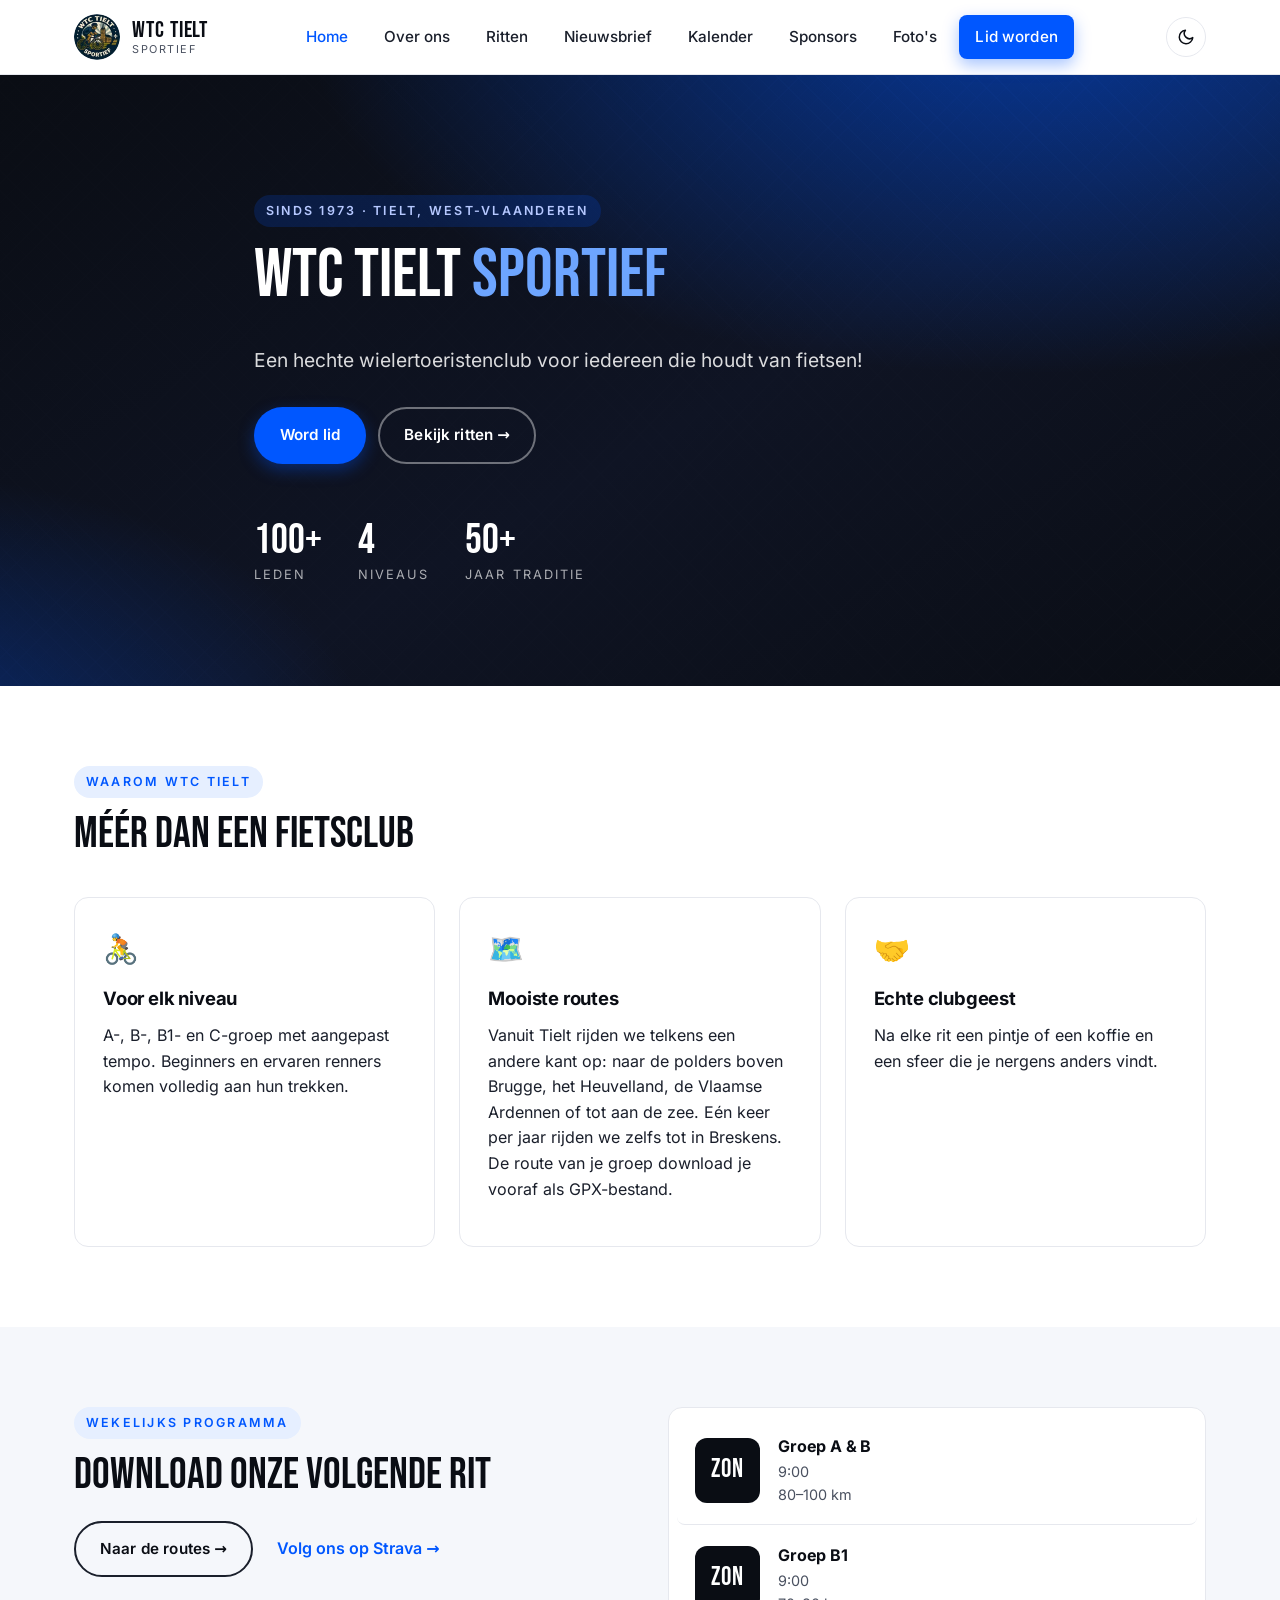
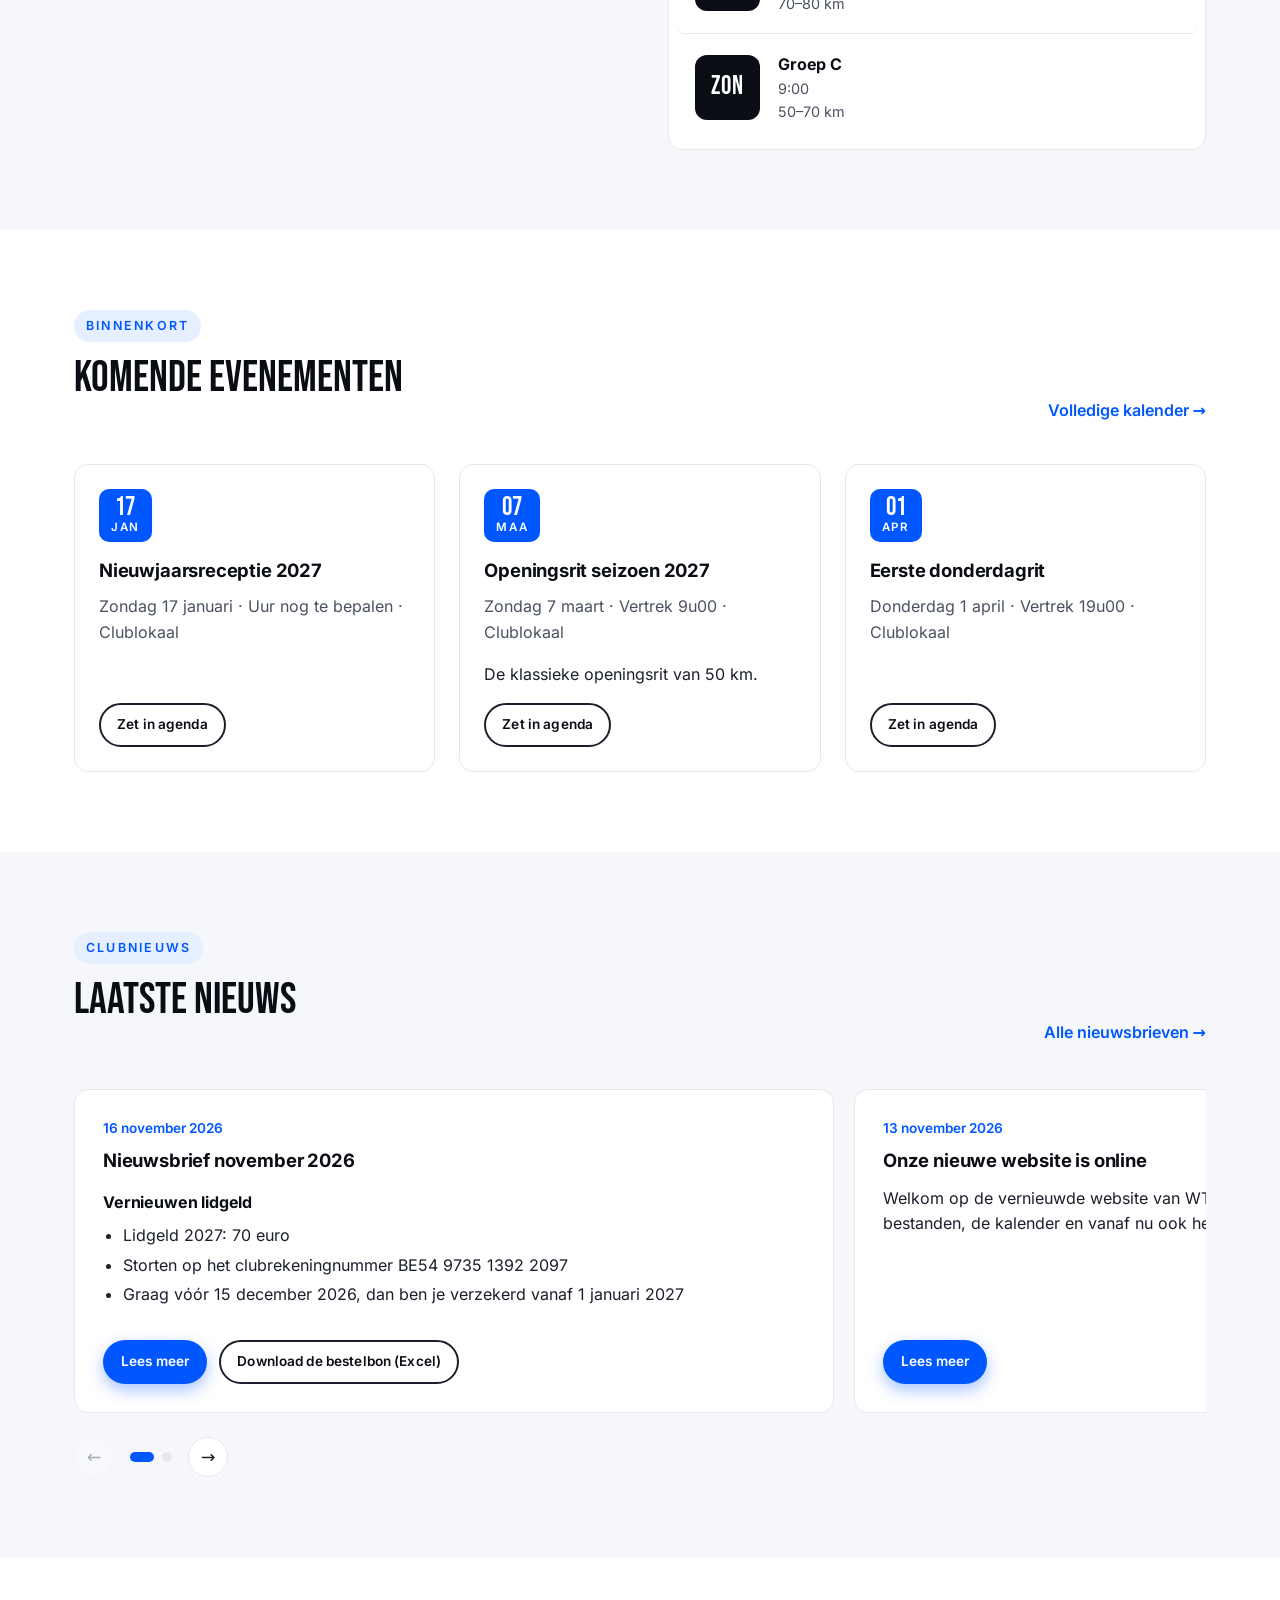
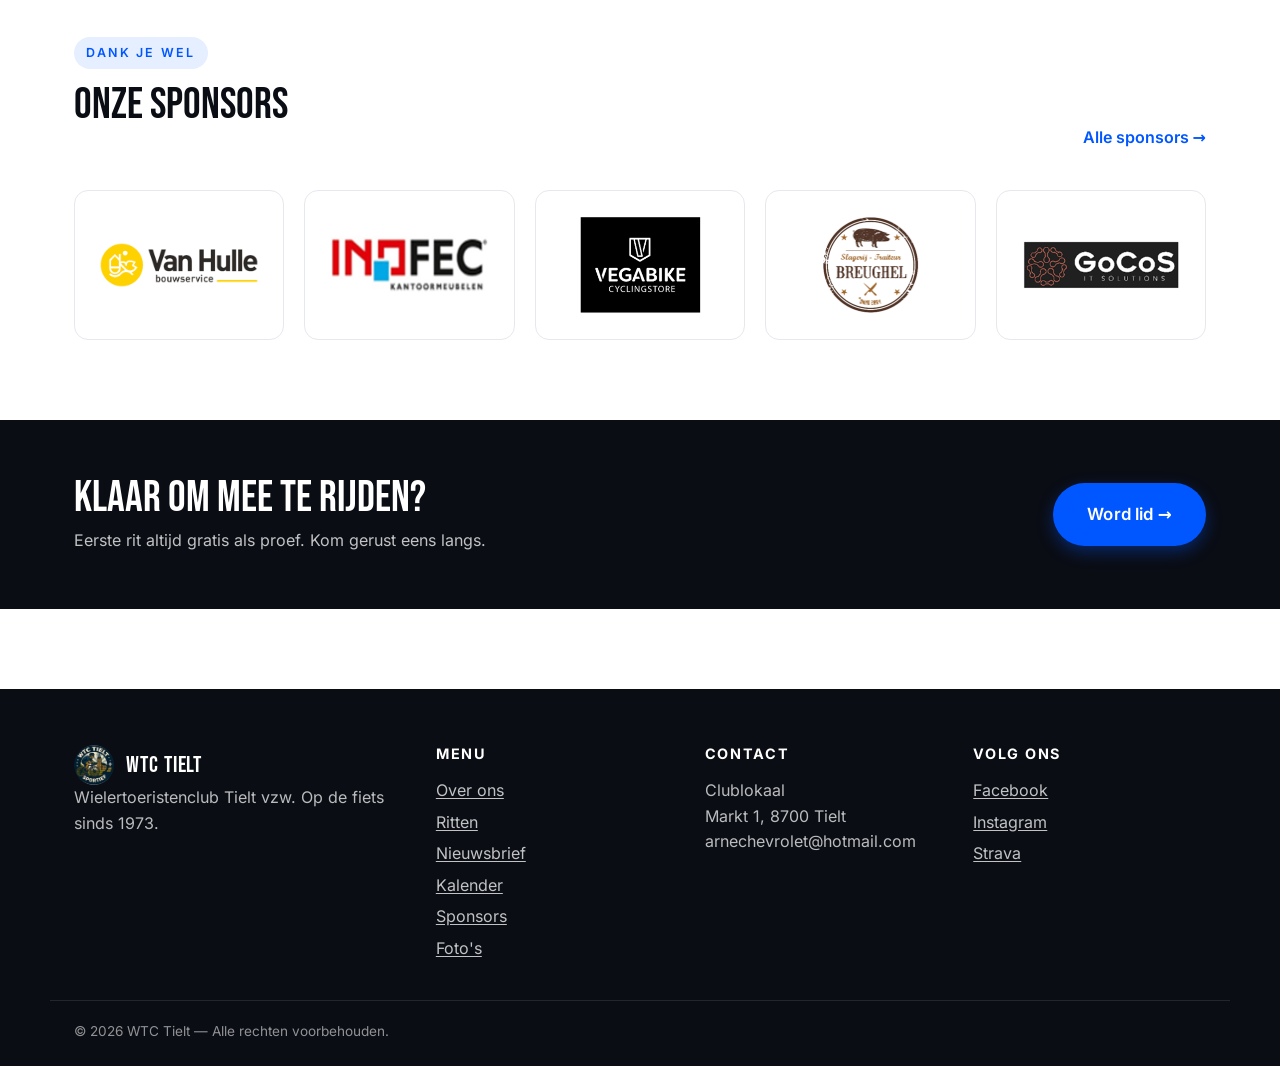
==== index.html @ adc53a4f "Verbeteringen na doorlichting: leesbaarheid, snelheid, privacy, vindbaarheid - Knop 'Lid worden' en " ====
<!DOCTYPE html>
<html lang="nl">
<head>
  <meta charset="UTF-8" />
  <meta name="viewport" content="width=device-width, initial-scale=1.0" />
  <meta name="description" content="WTC Tielt — Wielertoeristenclub uit Tielt. Wekelijkse ritten, evenementen en een hechte fietsfamilie." />
  <title>WTC Tielt — Wielertoeristenclub</title>
  <link rel="preload" href="fonts/inter-latin-400-normal.woff2" as="font" type="font/woff2" crossorigin />
  <link rel="preload" href="fonts/bebas-neue-latin-400-normal.woff2" as="font" type="font/woff2" crossorigin />
  <link rel="icon" href="favicon.ico" sizes="any" />
  <link rel="icon" type="image/png" href="favicon-32.png" sizes="32x32" />
  <link rel="apple-touch-icon" href="apple-touch-icon.png" />
  <meta name="theme-color" content="#0a0d14" />
  <link rel="canonical" href="https://pjserlet.github.io/wtctielt/" />
  <meta property="og:type" content="website" />
  <meta property="og:site_name" content="WTC Tielt Sportief" />
  <meta property="og:locale" content="nl_BE" />
  <meta property="og:title" content="WTC Tielt — Wielertoeristenclub" />
  <meta property="og:description" content="WTC Tielt — Wielertoeristenclub uit Tielt. Wekelijkse ritten, evenementen en een hechte fietsfamilie." />
  <meta property="og:url" content="https://pjserlet.github.io/wtctielt/" />
  <meta property="og:image" content="https://pjserlet.github.io/wtctielt/og-image.png" />
  <meta property="og:image:width" content="1200" />
  <meta property="og:image:height" content="630" />
  <meta name="twitter:card" content="summary_large_image" />
  <script>(function(){try{var t=localStorage.getItem('wtc-theme');}catch(e){}if(!t){t=window.matchMedia&&matchMedia('(prefers-color-scheme: dark)').matches?'dark':'light';}document.documentElement.setAttribute('data-theme',t);})();</script>
  <link rel="stylesheet" href="styles.css?v=20261116b" />
</head>
<body>
  <header class="site-header">
    <div class="container nav-wrap">
      <a class="brand" href="index.html">
        <span class="brand-mark"><img src="club-logo-sm.webp" alt="" width="46" height="46" /></span>
        <span class="brand-text">
          <span class="brand-name">WTC Tielt</span>
          <span class="brand-tag">Sportief</span>
        </span>
      </a>
      <button class="nav-toggle" aria-label="Open menu" aria-expanded="false" aria-controls="primary-nav">
        <span></span><span></span><span></span>
      </button>
      <nav id="primary-nav" class="primary-nav" aria-label="Hoofdmenu">
        <a href="index.html" class="active">Home</a>
        <a href="about.html">Over ons</a>
        <a href="rides.html">Ritten</a>
        <a href="newsletter.html">Nieuwsbrief</a>
        <a href="events.html">Kalender</a>
        <a href="sponsors.html">Sponsors</a>
        <a href="gallery.html">Foto's</a>
        <a href="contact.html" class="btn btn-primary btn-sm">Lid worden</a>
      </nav>
      <button type="button" class="theme-toggle" aria-label="Donker thema aanzetten" title="Licht / donker">
        <svg class="icon-moon" viewBox="0 0 24 24" fill="none" stroke="currentColor" stroke-width="2" stroke-linecap="round" stroke-linejoin="round" aria-hidden="true"><path d="M21 12.8A9 9 0 1 1 11.2 3a7 7 0 0 0 9.8 9.8z"/></svg>
        <svg class="icon-sun" viewBox="0 0 24 24" fill="none" stroke="currentColor" stroke-width="2" stroke-linecap="round" stroke-linejoin="round" aria-hidden="true"><circle cx="12" cy="12" r="4.5"/><path d="M12 2v2M12 20v2M4.9 4.9l1.4 1.4M17.7 17.7l1.4 1.4M2 12h2M20 12h2M4.9 19.1l1.4-1.4M17.7 6.3l1.4-1.4"/></svg>
      </button>
    </div>
  </header>

  <main>
    <section class="hero">
      <div class="hero-bg" aria-hidden="true"></div>
      <div class="container hero-inner">
        <p class="eyebrow">Sinds 1973 · Tielt, West-Vlaanderen</p>
        <h1>WTC TIELT <span class="accent">SPORTIEF</span></h1>
        <p class="lead">Een hechte wielertoeristenclub voor iedereen die houdt van fietsen!</p>
        <div class="hero-cta">
          <a href="contact.html" class="btn btn-primary">Word lid</a>
          <a href="rides.html" class="btn btn-ghost">Bekijk ritten →</a>
        </div>
        <ul class="hero-stats" role="list">
          <li><span class="stat-num">100+</span><span class="stat-label">Leden</span></li>
          <li><span class="stat-num">4</span><span class="stat-label">Niveaus</span></li>
          <li><span class="stat-num">50+</span><span class="stat-label">Jaar traditie</span></li>
        </ul>
      </div>
    </section>

    <section class="section">
      <div class="container">
        <div class="section-head">
          <p class="eyebrow">Waarom WTC Tielt</p>
          <h2>Méér dan een fietsclub</h2>
        </div>
        <div class="grid grid-3">
          <article class="card">
            <div class="card-icon" aria-hidden="true">🚴</div>
            <h3>Voor elk niveau</h3>
            <p>A-, B-, B1- en C-groep met aangepast tempo. Beginners en ervaren renners komen volledig aan hun trekken.</p>
          </article>
          <article class="card">
            <div class="card-icon" aria-hidden="true">🗺️</div>
            <h3>Mooiste routes</h3>
            <p>Vanuit Tielt rijden we telkens een andere kant op: naar de polders boven Brugge, het Heuvelland, de Vlaamse Ardennen of tot aan de zee. Eén keer per jaar rijden we zelfs tot in Breskens. De route van je groep download je vooraf als GPX-bestand.</p>
          </article>
          <article class="card">
            <div class="card-icon" aria-hidden="true">🤝</div>
            <h3>Echte clubgeest</h3>
            <p>Na elke rit een pintje of een koffie en een sfeer die je nergens anders vindt.</p>
          </article>
        </div>
      </div>
    </section>

    <section class="section section-alt">
      <div class="container two-col">
        <div>
          <p class="eyebrow">Wekelijks programma</p>
          <h2>Download onze volgende rit</h2>
          <div class="ride-actions">
            <a href="rides.html#routes" class="btn btn-outline">Naar de routes →</a>
            <a href="https://www.strava.com/clubs/tieltsportief" target="_blank" rel="noopener" class="link-arrow">Volg ons op Strava →</a>
          </div>
          <div class="weather-card" id="weather" hidden></div>
        </div>
        <div class="ride-list">
          <div class="ride-row">
            <div class="ride-day">ZON</div>
            <div class="ride-meta">
              <h3>Groep A &amp; B</h3>
              <p>9:00<br/>80–100 km</p>
            </div>
          </div>
          <div class="ride-row">
            <div class="ride-day">ZON</div>
            <div class="ride-meta">
              <h3>Groep B1</h3>
              <p>9:00<br/>70–80 km</p>
            </div>
          </div>
          <div class="ride-row">
            <div class="ride-day">ZON</div>
            <div class="ride-meta">
              <h3>Groep C</h3>
              <p>9:00<br/>50–70 km</p>
            </div>
          </div>
        </div>
      </div>
    </section>

    <section class="section">
      <div class="container">
        <div class="section-head between">
          <div>
            <p class="eyebrow">Binnenkort</p>
            <h2>Komende evenementen</h2>
          </div>
          <a href="events.html" class="link-arrow">Volledige kalender →</a>
        </div>
        <div class="grid grid-3" id="events-preview"></div>
      </div>
    </section>

    <section class="section section-alt">
      <div class="container">
        <div class="section-head between">
          <div>
            <p class="eyebrow">Clubnieuws</p>
            <h2>Laatste nieuws</h2>
          </div>
          <a href="newsletter.html" class="link-arrow">Alle nieuwsbrieven →</a>
        </div>
        <div id="news-latest"></div>
      </div>
    </section>

    <section class="section">
      <div class="container">
        <div class="section-head between">
          <div>
            <p class="eyebrow">Dank je wel</p>
            <h2>Onze sponsors</h2>
          </div>
          <a href="sponsors.html" class="link-arrow">Alle sponsors →</a>
        </div>
        <div class="sponsor-grid" id="sponsors-preview"></div>
      </div>
    </section>

    <section class="cta-banner">
      <div class="container cta-inner">
        <div>
          <h2>Klaar om mee te rijden?</h2>
          <p>Eerste rit altijd gratis als proef. Kom gerust eens langs.</p>
        </div>
        <a href="contact.html" class="btn btn-primary btn-lg">Word lid →</a>
      </div>
    </section>
  </main>

  <footer class="site-footer">
    <div class="container footer-grid">
      <div>
        <div class="brand brand-footer">
          <span class="brand-mark"><img src="club-logo-sm.webp" alt="" width="46" height="46" /></span>
          <span class="brand-text"><span class="brand-name">WTC Tielt</span></span>
        </div>
        <p class="muted">Wielertoeristenclub Tielt vzw. Op de fiets sinds 1973.</p>
      </div>
      <div>
        <h2 class="footer-title">Menu</h2>
        <ul class="footer-links">
          <li><a href="about.html">Over ons</a></li>
          <li><a href="rides.html">Ritten</a></li>
          <li><a href="newsletter.html">Nieuwsbrief</a></li>
          <li><a href="events.html">Kalender</a></li><li><a href="sponsors.html">Sponsors</a></li>
          <li><a href="gallery.html">Foto's</a></li>
        </ul>
      </div>
      <div>
        <h2 class="footer-title">Contact</h2>
        <p class="muted">Clublokaal<br/>Markt 1, 8700 Tielt<br/>arnechevrolet@hotmail.com</p>
      </div>
      <div>
        <h2 class="footer-title">Volg ons</h2>
        <ul class="footer-links">
          <li><a href="https://facebook.com/wtc.tielt" target="_blank" rel="noopener">Facebook</a></li>
          <li><a href="#">Instagram</a></li>
          <li><a href="https://www.strava.com/clubs/tieltsportief" target="_blank" rel="noopener">Strava</a></li>
        </ul>
      </div>
    </div>
    <div class="container footer-bottom">
      <p>© <span id="year"></span> WTC Tielt — Alle rechten voorbehouden.</p>
    </div>
  </footer>

  <script src="events.js?v=20261116b"></script>
  <script src="newsletter.js?v=20261116b"></script>
  <script src="sponsors.js?v=20261116b"></script>
  <script src="script.js?v=20261116b"></script>
</body>
</html>
---- styles.css ----
/* =========================================================
   WTC Tielt — modern sporty stylesheet
   Palette: black / white / electric blue
   ========================================================= */

/* Lettertypes staan op de site zelf (geen Google Fonts: privacy) */
@font-face { font-family: "Inter"; font-style: normal; font-weight: 400; font-display: swap; src: url("fonts/inter-latin-400-normal.woff2") format("woff2"); }
@font-face { font-family: "Inter"; font-style: normal; font-weight: 500; font-display: swap; src: url("fonts/inter-latin-500-normal.woff2") format("woff2"); }
@font-face { font-family: "Inter"; font-style: normal; font-weight: 600; font-display: swap; src: url("fonts/inter-latin-600-normal.woff2") format("woff2"); }
@font-face { font-family: "Inter"; font-style: normal; font-weight: 700; font-display: swap; src: url("fonts/inter-latin-700-normal.woff2") format("woff2"); }
@font-face { font-family: "Bebas Neue"; font-style: normal; font-weight: 400; font-display: swap; src: url("fonts/bebas-neue-latin-400-normal.woff2") format("woff2"); }

:root {
  --blue: #0057ff;
  --blue-600: #0047d6;
  --blue-100: #e6efff;
  --black: #0a0d14;
  --ink: #1a1f2b;
  --ink-2: #4a5160;
  --line: #e6e8ee;
  --bg: #ffffff;
  --bg-alt: #f5f7fb;
  --surface: #ffffff;
  --heading: #0a0d14;
  --header-bg: rgba(255, 255, 255, .92);
  --btn-bg: #0057ff;
  --btn-bg-hover: #0047d6;
  --shadow-sm: 0 1px 2px rgba(10, 13, 20, 0.06), 0 1px 3px rgba(10, 13, 20, 0.04);
  --shadow-md: 0 8px 24px rgba(10, 13, 20, 0.08);
  --shadow-lg: 0 24px 48px rgba(10, 13, 20, 0.18);
  --radius: 14px;
  --radius-sm: 8px;
  --radius-lg: 22px;
  --container: 1180px;
  --display: "Bebas Neue", "Inter", system-ui, sans-serif;
  --body: "Inter", system-ui, -apple-system, "Segoe UI", Roboto, sans-serif;
}

* { box-sizing: border-box; }

html { scroll-behavior: smooth; }

body {
  margin: 0;
  font-family: var(--body);
  color: var(--ink);
  background: var(--bg);
  line-height: 1.6;
  -webkit-font-smoothing: antialiased;
}

img { max-width: 100%; display: block; }

a { color: var(--blue); text-decoration: none; transition: color .15s ease; }
a:hover { color: var(--blue-600); }

h1, h2, h3, h4 {
  margin: 0 0 .5em;
  color: var(--heading);
  font-weight: 700;
  letter-spacing: -0.01em;
}
h1 { font-family: var(--display); font-weight: 400; font-size: clamp(2.4rem, 5.4vw, 4.5rem); line-height: 1; letter-spacing: 0; }
h2 { font-family: var(--display); font-weight: 400; font-size: clamp(1.8rem, 3.4vw, 2.8rem); line-height: 1.05; letter-spacing: 0; }
h3 { font-size: 1.15rem; }
h4 { font-size: 1rem; }

p { margin: 0 0 1em; }

.container { max-width: var(--container); margin: 0 auto; padding: 0 24px; }

/* ===========  Buttons  =========== */
.btn {
  display: inline-flex;
  align-items: center;
  justify-content: center;
  gap: .5rem;
  padding: 14px 24px;
  border-radius: 999px;
  font-weight: 600;
  font-size: 0.95rem;
  letter-spacing: .01em;
  border: 2px solid transparent;
  cursor: pointer;
  transition: transform .12s ease, box-shadow .15s ease, background .15s ease, color .15s ease;
  white-space: nowrap;
}
.btn-primary, .primary-nav a.btn-primary { background: var(--btn-bg); color: #fff; box-shadow: 0 6px 16px rgba(0, 87, 255, .35); }
.btn-primary:hover, .primary-nav a.btn-primary:hover { background: var(--btn-bg-hover); color: #fff; transform: translateY(-1px); box-shadow: 0 10px 22px rgba(0, 87, 255, .42); }
.btn-ghost { background: transparent; color: #fff; border-color: rgba(255,255,255,.4); }
.btn-ghost:hover { background: rgba(255,255,255,.08); color: #fff; border-color: #fff; }
.btn-outline { background: transparent; color: var(--heading); border-color: var(--ink); }
.btn-outline:hover { background: var(--heading); color: var(--bg); }
.btn-sm { padding: 9px 16px; font-size: .85rem; }
.btn-lg { padding: 16px 32px; font-size: 1.05rem; }

/* ===========  Header / Nav  =========== */
.site-header {
  position: sticky;
  top: 0;
  background: var(--header-bg);
  backdrop-filter: saturate(140%) blur(12px);
  -webkit-backdrop-filter: saturate(140%) blur(12px);
  border-bottom: 1px solid var(--line);
  z-index: 50;
}
.nav-wrap {
  display: flex;
  align-items: center;
  justify-content: space-between;
  gap: 16px;
  padding: 14px 24px;
  max-width: var(--container);
  margin: 0 auto;
}
.brand { display: flex; align-items: center; gap: 12px; color: var(--heading); }
.brand-mark { color: var(--blue); display: inline-flex; }
.brand-text { display: flex; flex-direction: column; line-height: 1; }
.brand-name { font-family: var(--display); font-size: 1.45rem; letter-spacing: .04em; }
.brand-tag { font-size: .68rem; color: var(--ink-2); text-transform: uppercase; letter-spacing: .14em; margin-top: 2px; }

.primary-nav {
  display: flex;
  align-items: center;
  gap: 8px;
}
.primary-nav a {
  padding: 8px 14px;
  border-radius: 8px;
  color: var(--ink);
  font-weight: 500;
  font-size: .95rem;
}
.primary-nav a:hover { color: var(--heading); background: var(--bg-alt); }
.primary-nav a.active:not(.btn) { color: var(--blue); }
.primary-nav a.active:not(.btn)::after { display: none; }

.nav-toggle {
  display: none;
  background: transparent;
  border: 0;
  width: 40px;
  height: 40px;
  cursor: pointer;
  padding: 0;
  border-radius: 8px;
}
.nav-toggle span {
  display: block;
  width: 22px;
  height: 2px;
  background: var(--heading);
  margin: 5px auto;
  border-radius: 2px;
  transition: transform .2s ease, opacity .2s ease;
}
.nav-toggle[aria-expanded="true"] span:nth-child(1) { transform: translateY(7px) rotate(45deg); }
.nav-toggle[aria-expanded="true"] span:nth-child(2) { opacity: 0; }
.nav-toggle[aria-expanded="true"] span:nth-child(3) { transform: translateY(-7px) rotate(-45deg); }

/* ===========  Hero  =========== */
.hero {
  position: relative;
  color: #fff;
  padding: 120px 0 100px;
  overflow: hidden;
  isolation: isolate;
}
.hero-bg {
  position: absolute;
  inset: 0;
  z-index: -1;
  background:
    radial-gradient(1200px 600px at 80% -10%, rgba(0, 87, 255, .55), transparent 60%),
    radial-gradient(900px 500px at -10% 110%, rgba(0, 87, 255, .35), transparent 55%),
    linear-gradient(150deg, #0a0d14 0%, #0f1424 55%, #0a0d14 100%);
}
.hero-bg::after {
  content: "";
  position: absolute; inset: 0;
  background-image:
    repeating-linear-gradient(45deg, rgba(255,255,255,.03) 0 1px, transparent 1px 14px),
    repeating-linear-gradient(-45deg, rgba(255,255,255,.025) 0 1px, transparent 1px 14px);
  mix-blend-mode: overlay;
}
.hero-inner { position: relative; max-width: 820px; }
.hero h1 { color: #fff; }
.hero .lead { font-size: 1.2rem; color: rgba(255,255,255,.85); max-width: 640px; margin-top: 1.2rem; }
.hero-cta { display: flex; flex-wrap: wrap; gap: 12px; margin-top: 32px; }

.eyebrow {
  display: inline-block;
  font-size: .78rem;
  font-weight: 600;
  letter-spacing: .18em;
  text-transform: uppercase;
  color: var(--blue);
  margin: 0 0 14px;
  padding: 6px 12px;
  background: var(--blue-100);
  border-radius: 999px;
}
.hero .eyebrow { color: #b6c8ff; background: rgba(0, 87, 255, .18); }

.accent { color: var(--blue); }
.hero .accent { color: #6da5ff; }

.hero-stats {
  display: flex;
  gap: 36px;
  list-style: none;
  padding: 0;
  margin: 56px 0 0;
  flex-wrap: wrap;
}
.hero-stats li { display: flex; flex-direction: column; gap: 4px; }
.stat-num { font-family: var(--display); font-size: 2.6rem; line-height: 1; color: #fff; }
.stat-label { font-size: .8rem; color: rgba(255,255,255,.65); text-transform: uppercase; letter-spacing: .16em; }

/* ===========  Page hero (inner pages)  =========== */
.page-hero {
  background: linear-gradient(180deg, var(--bg-alt) 0%, var(--bg) 100%);
  padding: 80px 0 56px;
  border-bottom: 1px solid var(--line);
}
.page-hero h1 { max-width: 16ch; }
.page-hero .lead { font-size: 1.15rem; color: var(--ink-2); max-width: 640px; }

/* ===========  Sections  =========== */
.section { padding: 80px 0; }
.section-alt { background: var(--bg-alt); }

.section-head { margin-bottom: 40px; max-width: 720px; }
.section-head.between { display: flex; align-items: end; justify-content: space-between; gap: 24px; max-width: none; flex-wrap: wrap; }
.lead { font-size: 1.1rem; color: var(--ink-2); }

/* ===========  Grid  =========== */
.grid { display: grid; gap: 24px; }
.grid-3 { grid-template-columns: repeat(3, 1fr); }
.grid-4 { grid-template-columns: repeat(4, 1fr); }

.two-col {
  display: grid;
  grid-template-columns: 1fr 1fr;
  gap: 56px;
  align-items: start;
}

/* ===========  Card  =========== */
.card {
  background: var(--surface);
  border: 1px solid var(--line);
  border-radius: var(--radius);
  padding: 28px;
  transition: transform .15s ease, box-shadow .15s ease, border-color .15s ease;
}
.card:hover { transform: translateY(-3px); box-shadow: var(--shadow-md); border-color: transparent; }
.card-icon { font-size: 1.8rem; margin-bottom: 12px; }

/* ===========  Ride preview list (home) =========== */
.ride-list {
  background: var(--surface);
  border: 1px solid var(--line);
  border-radius: var(--radius);
  padding: 8px;
}
.ride-row {
  display: flex;
  align-items: center;
  gap: 18px;
  padding: 18px;
  border-radius: var(--radius-sm);
  border-bottom: 1px solid var(--line);
}
.ride-row:last-child { border-bottom: 0; }
.ride-day {
  font-family: var(--display);
  font-size: 1.6rem;
  background: var(--black);
  color: #fff;
  padding: 12px 16px;
  border-radius: 12px;
  letter-spacing: .04em;
  min-width: 64px;
  text-align: center;
}
.ride-meta h3 { margin: 0; font-size: 1rem; }
.ride-meta p { margin: 0; color: var(--ink-2); font-size: .9rem; }

/* ===========  Events =========== */
.event-card {
  background: var(--surface);
  border: 1px solid var(--line);
  border-radius: var(--radius);
  padding: 24px;
  transition: transform .15s ease, box-shadow .15s ease;
}
.event-card:hover { transform: translateY(-3px); box-shadow: var(--shadow-md); }
.event-date {
  display: inline-flex;
  flex-direction: column;
  align-items: center;
  background: var(--btn-bg);
  color: #fff;
  padding: 6px 12px 8px;
  border-radius: 10px;
  font-weight: 600;
  font-size: .72rem;
  letter-spacing: .14em;
  text-transform: uppercase;
  line-height: 1;
  margin-bottom: 14px;
}
.event-date span {
  font-family: var(--display);
  font-size: 1.6rem;
  letter-spacing: 0;
  font-weight: 400;
  line-height: 1;
  margin-bottom: 2px;
}
.event-date.big { padding: 10px 16px 12px; min-width: 72px; }
.event-date.big span { font-size: 2rem; }

.event-list { display: flex; flex-direction: column; gap: 12px; }
.event-row {
  display: grid;
  grid-template-columns: auto 1fr auto;
  gap: 24px;
  align-items: center;
  padding: 22px 26px;
  background: var(--surface);
  border: 1px solid var(--line);
  border-radius: var(--radius);
  transition: border-color .15s ease, box-shadow .15s ease, transform .15s ease;
}
.event-row:hover { border-color: var(--blue); box-shadow: var(--shadow-md); transform: translateX(4px); }
.event-body h3 { margin-bottom: 4px; }
.event-body p { margin: 0; }
.event-body p.muted { font-size: .85rem; margin-bottom: 4px; }
.event-ics { margin-top: 12px; }
.event-card { display: flex; flex-direction: column; align-items: flex-start; }
.event-card .event-ics { margin-top: auto; }
.event-card p:last-of-type { margin-bottom: 16px; }

.badge {
  font-size: .72rem;
  font-weight: 600;
  text-transform: uppercase;
  letter-spacing: .12em;
  padding: 6px 12px;
  border-radius: 999px;
}
.badge-blue { background: var(--blue-100); color: var(--blue-600); }
.badge-yellow { background: #fff5d6; color: #92670d; }
.badge-green { background: #def7e7; color: #1a6e3b; }

/* ===========  CTA banner =========== */
.cta-banner {
  background: var(--black);
  color: #fff;
  padding: 56px 0;
  margin-top: 0;
}
.cta-inner {
  display: flex;
  justify-content: space-between;
  align-items: center;
  gap: 24px;
  flex-wrap: wrap;
}
.cta-inner h2 { color: #fff; margin: 0 0 6px; }
.cta-inner p { margin: 0; color: rgba(255,255,255,.75); }

/* ===========  About: members =========== */
.member-card {
  background: var(--surface);
  border: 1px solid var(--line);
  border-radius: var(--radius);
  padding: 24px;
  text-align: center;
}
.member-card .role { color: var(--blue); font-size: .85rem; font-weight: 600; text-transform: uppercase; letter-spacing: .12em; margin: 0; }
.avatar {
  width: 80px; height: 80px;
  border-radius: 50%;
  margin: 0 auto 16px;
  display: grid;
  place-items: center;
  font-family: var(--display);
  font-size: 1.6rem;
  color: #fff;
  background: var(--black);
  letter-spacing: .04em;
}
.avatar-1 { background: linear-gradient(135deg, var(--blue), #6da5ff); }
.avatar-2 { background: linear-gradient(135deg, var(--black), #2a3247); }
.avatar-3 { background: linear-gradient(135deg, var(--blue-600), var(--blue)); }
.avatar-4 { background: linear-gradient(135deg, #1a1f2b, #4a5160); }
.board-cta { margin: 32px 0 0; max-width: 720px; }
.board-cta a { color: var(--blue); font-weight: 600; }

.check-list { list-style: none; padding: 0; margin: 0; }
.check-list li {
  position: relative;
  padding: 8px 0 8px 28px;
  border-bottom: 1px solid var(--line);
}
.check-list li:last-child { border-bottom: 0; }
.check-list li::before {
  content: "";
  position: absolute;
  left: 0; top: 14px;
  width: 16px; height: 16px;
  background: var(--blue-100);
  border-radius: 50%;
}
.check-list li::after {
  content: "";
  position: absolute;
  left: 4px; top: 17px;
  width: 8px; height: 4px;
  border-left: 2px solid var(--blue);
  border-bottom: 2px solid var(--blue);
  transform: rotate(-45deg);
}

/* ===========  Timeline =========== */
.timeline {
  list-style: none;
  margin: 0;
  padding: 0;
  position: relative;
}
.timeline::before {
  content: "";
  position: absolute;
  left: 88px; top: 8px; bottom: 8px;
  width: 2px;
  background: var(--line);
}
.timeline li {
  display: grid;
  grid-template-columns: 96px 1fr;
  gap: 24px;
  padding: 14px 0;
  position: relative;
}
.timeline li::before {
  content: "";
  position: absolute;
  left: 84px; top: 22px;
  width: 10px; height: 10px;
  background: var(--blue);
  border: 3px solid #fff;
  border-radius: 50%;
  box-shadow: 0 0 0 1px var(--blue);
}
.t-year {
  font-family: var(--display);
  font-size: 1.4rem;
  color: var(--ink-2);
  letter-spacing: .04em;
}
.timeline h3 { margin: 0 0 4px; font-size: 1rem; }
.timeline p { margin: 0; color: var(--ink-2); }

/* ===========  Rides page =========== */
.level-card {
  background: var(--surface);
  border: 1px solid var(--line);
  border-radius: var(--radius);
  padding: 28px;
  position: relative;
  overflow: hidden;
}
.level-card::before {
  content: "";
  position: absolute;
  top: 0; left: 0; right: 0;
  height: 4px;
  background: var(--blue);
}
.level-a::before { background: var(--blue); }
.level-b::before { background: var(--black); }
.level-b1::before { background: linear-gradient(90deg, var(--black), var(--blue)); }
.level-c::before { background: linear-gradient(90deg, var(--blue), var(--black)); }

.level-tag {
  display: inline-block;
  font-family: var(--display);
  font-size: 1.1rem;
  letter-spacing: .08em;
  background: var(--bg-alt);
  padding: 6px 14px;
  border-radius: 8px;
  margin-bottom: 16px;
}
.level-pace {
  font-family: var(--display);
  font-size: 1.8rem;
  color: var(--blue);
  margin: 8px 0 16px;
  letter-spacing: 0;
}
.route-group-list { display: flex; flex-direction: column; gap: 16px; }
.route-group-title { margin: 0 0 16px; }
.route-map { align-self: stretch; height: 180px; border-radius: var(--radius-sm); border: 1px solid var(--line); margin-bottom: 16px; z-index: 0; }
.route-map[hidden] { display: none; }
.route-card { display: flex; flex-direction: column; align-items: flex-start; }
.route-card .btn { margin-top: auto; }
.ride-tabs { display: flex; flex-wrap: wrap; gap: 10px; margin-bottom: 20px; }
.ride-tab { display: grid; justify-items: center; gap: 2px; min-width: 76px; padding: 10px 14px; border: 1.5px solid var(--line); border-radius: var(--radius-sm); background: var(--surface); color: var(--ink); font: inherit; cursor: pointer; transition: border-color .15s ease, background .15s ease, color .15s ease; }
.ride-tab:hover { border-color: var(--blue); }
.ride-tab.is-active { background: var(--btn-bg); border-color: var(--btn-bg); color: #fff; }
.ride-tab-day { font-size: .75rem; font-weight: 700; text-transform: uppercase; letter-spacing: .06em; }
.ride-tab-date { font-size: 1.15rem; font-weight: 800; }
.ride-date-title { margin: 0 0 20px; font-weight: 700; font-size: 1.05rem; color: var(--ink); }
.ride-extra-title { margin: 48px 0 16px; }
.level-distance { color: var(--ink-2); font-weight: 600; margin: 0; }

.schedule-table {
  background: var(--surface);
  border: 1px solid var(--line);
  border-radius: var(--radius);
  overflow: hidden;
}
.schedule-row {
  display: grid;
  grid-template-columns: repeat(4, 1fr);
  gap: 16px;
  padding: 16px 20px;
  border-bottom: 1px solid var(--line);
}
.schedule-row:last-child { border-bottom: 0; }
.schedule-row.schedule-head {
  background: var(--bg-alt);
  font-weight: 600;
  font-size: .8rem;
  text-transform: uppercase;
  letter-spacing: .12em;
  color: var(--ink-2);
}

/* ===========  Gallery =========== */
.gallery-grid {
  display: grid;
  grid-template-columns: repeat(4, 1fr);
  grid-auto-rows: 180px;
  gap: 16px;
}
.g-item {
  margin: 0;
  border-radius: var(--radius);
  overflow: hidden;
  position: relative;
  cursor: zoom-in;
  background: var(--bg-alt);
}
.g-tall { grid-row: span 2; }
.g-wide { grid-column: span 2; }
.g-img {
  width: 100%;
  height: 100%;
  background-size: cover;
  background-position: center;
  transition: transform .4s ease;
}
.g-item:hover .g-img { transform: scale(1.04); }
.g-item figcaption {
  position: absolute;
  left: 12px; right: 12px; bottom: 12px;
  background: rgba(10, 13, 20, .82);
  color: #fff;
  padding: 6px 10px;
  border-radius: 8px;
  font-size: .8rem;
  font-weight: 500;
  opacity: 0;
  transform: translateY(6px);
  transition: opacity .2s ease, transform .2s ease;
}
.g-item:hover figcaption { opacity: 1; transform: none; }

/* SVG-data placeholder gradients (no external images required) */
.g-1 { background-image: linear-gradient(135deg, #0057ff 0%, #001f7a 100%); }
.g-2 { background-image: linear-gradient(135deg, #0a0d14 0%, #4a5160 100%); }
.g-3 { background-image: linear-gradient(135deg, #6da5ff 0%, #0057ff 100%); }
.g-4 { background-image: linear-gradient(135deg, #0047d6 0%, #0a0d14 100%); }
.g-5 { background-image: linear-gradient(135deg, #1a1f2b 0%, #0057ff 100%); }
.g-6 { background-image: linear-gradient(135deg, #0057ff 0%, #6da5ff 100%); }
.g-7 { background-image: linear-gradient(135deg, #4a5160 0%, #0a0d14 100%); }
.g-8 { background-image: linear-gradient(135deg, #0a0d14 0%, #0057ff 100%); }
.g-9 { background-image: linear-gradient(135deg, #6da5ff 0%, #0a0d14 100%); }

/* ===========  Forms =========== */
.form { display: grid; gap: 16px; }
.field { display: grid; gap: 6px; }
.field label { font-weight: 600; font-size: .9rem; color: var(--ink); }
.field input,
.field select,
.field textarea {
  width: 100%;
  padding: 12px 14px;
  border: 1.5px solid var(--line);
  border-radius: var(--radius-sm);
  font: inherit;
  color: var(--ink);
  background: var(--surface);
  transition: border-color .15s ease, box-shadow .15s ease;
}
.field input:focus,
.field select:focus,
.field textarea:focus {
  outline: none;
  border-color: var(--blue);
  box-shadow: 0 0 0 4px rgba(0, 87, 255, .15);
}
.form .btn { justify-self: start; }
.hp-field { position: absolute; left: -9999px; width: 1px; height: 1px; opacity: 0; }
.form-note { margin: 0; font-size: .85rem; color: var(--ink-2); }
.form-status { margin: 0; padding: 12px 14px; border-radius: var(--radius-sm); font-weight: 600; }
.form-status.is-ok { background: #e7f6ec; color: #0f6b2f; }
.form-status.is-error { background: #fdecec; color: #a12222; }

.contact-side {
  background: var(--surface);
  border: 1px solid var(--line);
  border-radius: var(--radius);
  padding: 28px;
}
.contact-list { list-style: none; padding: 0; margin: 0; }
.contact-list li {
  display: flex;
  gap: 14px;
  padding: 14px 0;
  border-bottom: 1px solid var(--line);
}
.contact-list li:last-child { border-bottom: 0; }
.contact-list .ci {
  width: 40px; height: 40px;
  background: var(--blue-100);
  border-radius: 10px;
  display: grid; place-items: center;
  font-size: 1.2rem;
  flex-shrink: 0;
}

/* ===========  FAQ =========== */
.faq { display: grid; gap: 12px; max-width: 760px; }
.faq details {
  background: var(--surface);
  border: 1px solid var(--line);
  border-radius: var(--radius);
  padding: 18px 22px;
  transition: border-color .15s ease;
}
.faq details[open] { border-color: var(--blue); }
.faq summary {
  cursor: pointer;
  font-weight: 600;
  list-style: none;
  position: relative;
  padding-right: 28px;
}
.faq summary::-webkit-details-marker { display: none; }
.faq summary::after {
  content: "+";
  position: absolute;
  right: 0; top: 50%;
  transform: translateY(-50%);
  font-size: 1.4rem;
  color: var(--blue);
  font-weight: 400;
  transition: transform .15s ease;
}
.faq details[open] summary::after { content: "−"; }
.faq p { margin: 12px 0 0; color: var(--ink-2); }

/* ===========  Footer =========== */
.site-footer {
  background: var(--black);
  color: rgba(255,255,255,.75);
  padding: 56px 0 24px;
  margin-top: 80px;
}
.brand-footer .brand-name { color: #fff; }
.brand-footer .brand-mark { color: var(--blue); }
.brand-footer .brand-mark img { width: 40px; height: 40px; }
.footer-grid {
  display: grid;
  grid-template-columns: 1.4fr 1fr 1fr 1fr;
  gap: 36px;
  padding-bottom: 32px;
}
.footer-grid h4, .footer-grid .footer-title { font-family: var(--body); font-weight: 700; line-height: 1.3; color: #fff; font-size: .9rem; text-transform: uppercase; letter-spacing: .12em; margin-bottom: 14px; }
.footer-links { list-style: none; padding: 0; margin: 0; }
.footer-links li { margin: 6px 0; }
.footer-links a { color: rgba(255,255,255,.75); }
.footer-links a:hover { color: #fff; }
.footer-bottom {
  border-top: 1px solid rgba(255,255,255,.1);
  padding-top: 20px;
  font-size: .85rem;
  color: rgba(255,255,255,.55);
}
.footer-bottom p { margin: 0; }

/* ===========  Utility =========== */
.muted { color: var(--ink-2); }
.small { font-size: .85rem; }
.center { text-align: center; }
.link-arrow { font-weight: 600; }
.ride-actions { display: flex; flex-wrap: wrap; align-items: center; gap: 12px 24px; }

/* ===========  Helper for typography color on dark sections ===========*/
.cta-banner .eyebrow { background: rgba(255,255,255,.1); color: #fff; }

/* =========================================================
   Responsive
   ========================================================= */
@media (max-width: 920px) {
  .grid-3, .grid-4 { grid-template-columns: repeat(2, 1fr); }
  .two-col { grid-template-columns: 1fr; gap: 32px; }
  .section { padding: 64px 0; }
  .hero { padding: 80px 0 70px; }
  .footer-grid { grid-template-columns: 1fr 1fr; }
  .schedule-row { grid-template-columns: 1fr 1fr; font-size: .9rem; }
  .schedule-row.schedule-head { display: none; }
  .schedule-row > div::before {
    content: attr(role);
    /* Keeping accessibility but using CSS-only labels */
  }
  .gallery-grid { grid-template-columns: repeat(2, 1fr); grid-auto-rows: 160px; }
  .g-wide { grid-column: span 2; }
  .timeline::before { left: 40px; }
  .timeline li { grid-template-columns: 56px 1fr; gap: 16px; }
  .timeline li::before { left: 36px; }
  .t-year { font-size: 1.1rem; }
  .event-row { grid-template-columns: auto 1fr; }
  .event-row .badge { grid-column: 2; justify-self: start; }
}

@media (max-width: 700px) {
  .grid-3, .grid-4 { grid-template-columns: 1fr; }
  .footer-grid { grid-template-columns: 1fr; gap: 28px; }
  .hero-stats { gap: 24px; }
  .stat-num { font-size: 2.1rem; }
  .cta-inner { flex-direction: column; align-items: flex-start; }
  .section-head.between { flex-direction: column; align-items: flex-start; }
  .gallery-grid { grid-template-columns: 1fr; grid-auto-rows: 200px; }
  .g-tall, .g-wide { grid-column: auto; grid-row: auto; }
}

@media (prefers-reduced-motion: reduce) {
  * { transition: none !important; animation: none !important; }
  html { scroll-behavior: auto; }
}

/* Nieuwsbrief */
.news-layout { display: grid; grid-template-columns: 1fr 320px; gap: 48px; align-items: start; }
.news-heading { font-size: 1.4rem; margin-bottom: 20px; }
.news-list { display: flex; flex-direction: column; gap: 20px; }
.news-post { background: var(--surface); border: 1px solid var(--line); border-radius: var(--radius); padding: 28px; }
.news-post h3 { margin-bottom: 10px; }
.news-post p { margin: 0 0 12px; }
.news-post p:last-child { margin-bottom: 0; }
.news-post .news-date { color: var(--blue); font-size: .85rem; font-weight: 600; margin-bottom: 6px; }
.news-post .news-subtitle { margin: 18px 0 8px; font-size: 1rem; }
.news-post h3 + .news-subtitle { margin-top: 4px; }
.news-bullets { margin: 0 0 12px; padding-left: 20px; }
.news-bullets .news-bullets { margin: 4px 0; }
.news-bullets li { margin-bottom: 4px; }
.news-archive { list-style: none; margin: 0; padding: 0; display: flex; flex-direction: column; gap: 10px; }
.news-archive li { background: var(--bg-alt); border-radius: var(--radius-sm); padding: 14px 16px; display: flex; flex-direction: column; gap: 2px; }
.news-archive a { font-weight: 600; }
.news-archive span { font-size: .85rem; }
@media (max-width: 800px) { .news-layout { grid-template-columns: 1fr; gap: 32px; } }
.news-actions { display: flex; flex-wrap: wrap; gap: 12px; margin-top: 16px; }
.news-latest { max-width: 760px; }
.news-carousel { position: relative; }
.news-track { display: flex; gap: 20px; overflow-x: auto; scroll-snap-type: x mandatory; scroll-behavior: smooth; -webkit-overflow-scrolling: touch; scrollbar-width: none; padding: 4px 2px 8px; outline: none; }
.news-track::-webkit-scrollbar { display: none; }
.news-track:focus-visible { box-shadow: 0 0 0 3px rgba(0, 87, 255, .25); border-radius: var(--radius); }
.news-slide { flex: 0 0 min(760px, 88%); scroll-snap-align: start; display: flex; flex-direction: column; }
.news-slide:only-child { flex-basis: min(760px, 100%); }
.news-slide .news-actions { margin-top: auto; padding-top: 16px; }
.news-nav { display: flex; align-items: center; gap: 16px; margin-top: 16px; }
.news-arrow { width: 40px; height: 40px; border-radius: 50%; border: 1.5px solid var(--line); background: var(--surface); color: var(--ink); font: inherit; font-size: 1.1rem; cursor: pointer; transition: border-color .15s ease, opacity .15s ease; }
.news-arrow:hover:not(:disabled) { border-color: var(--blue); color: var(--blue); }
.news-arrow:disabled { opacity: .35; cursor: default; }
.news-dots { display: flex; gap: 8px; }
.news-dot { width: 10px; height: 10px; padding: 0; border-radius: 50%; border: 0; background: var(--line); cursor: pointer; transition: background .15s ease, width .15s ease; }
.news-dot.is-active { background: var(--blue); width: 24px; border-radius: 5px; }

/* Weerbericht */
.weather-card { margin-top: 28px; background: var(--surface); border: 1px solid var(--line); border-radius: var(--radius); padding: 20px 22px; max-width: 420px; box-shadow: var(--shadow-sm); }
.weather-card[hidden] { display: none; }
.weather-title { font-weight: 700; margin: 0 0 12px; }
.weather-main { display: flex; align-items: center; gap: 20px; flex-wrap: wrap; }
.weather-icon { font-size: 2.6rem; line-height: 1; }
.weather-temp { font-family: 'Bebas Neue', sans-serif; font-size: 2.4rem; line-height: 1; }
.weather-temp small { display: block; font-family: Inter, sans-serif; font-size: .8rem; color: var(--ink-2); }
.weather-wind { display: flex; align-items: center; gap: 10px; margin-left: auto; }
.wind-arrow { display: inline-flex; align-items: center; justify-content: center; width: 40px; height: 40px; border-radius: 50%; background: var(--blue-100); color: var(--blue); font-size: 1.3rem; font-weight: 700; }
.wind-text { display: flex; flex-direction: column; font-size: .85rem; line-height: 1.25; color: var(--ink-2); }
.wind-text strong { color: var(--ink); font-size: 1rem; }
.weather-text { margin: 12px 0 0; font-size: .9rem; color: var(--ink-2); }

/* Sponsors */
.sponsor-grid { display: grid; grid-template-columns: repeat(auto-fit, minmax(190px, 1fr)); gap: 20px; }
.sponsor { display: flex; align-items: center; justify-content: center; background: #fff; border: 1px solid var(--line); border-radius: var(--radius); padding: 24px; height: 150px; transition: transform .15s ease, box-shadow .15s ease; }
a.sponsor:hover { transform: translateY(-3px); box-shadow: var(--shadow-md); }
.sponsor img { max-width: 100%; max-height: 100%; object-fit: contain; }
#sponsors-list + .board-cta { margin-top: 40px; }
@media (max-width: 860px) {
  .nav-toggle { display: inline-block; }
  .primary-nav {
    position: absolute;
    top: 74px;
    left: 0; right: 0;
    background: var(--surface);
    border-bottom: 1px solid var(--line);
    flex-direction: column;
    align-items: stretch;
    padding: 14px 24px 22px;
    gap: 4px;
    transform: translateY(-12px);
    opacity: 0;
    pointer-events: none;
    transition: opacity .15s ease, transform .15s ease;
  }
  .primary-nav.is-open { transform: none; opacity: 1; pointer-events: auto; }
  .primary-nav a { padding: 12px 14px; }
  .primary-nav .btn { margin-top: 8px; text-align: center; }
}
@media (min-width: 861px) and (max-width: 1100px) {
  .primary-nav { gap: 0; }
  .primary-nav a { padding: 8px 8px; font-size: .88rem; white-space: nowrap; }
  .primary-nav .btn { margin-left: 6px; }
}
.brand-mark img { display: block; width: 46px; height: 46px; border-radius: 50%; }


/* ===========  Donker thema  =========== */
:root[data-theme="dark"] {
  color-scheme: dark;
  --blue: #5a91ff;
  --blue-600: #7aa6ff;
  --blue-100: rgba(61, 125, 255, .16);
  --black: #05070c;
  --ink: #e4e8f0;
  --ink-2: #a2abbb;
  --line: #273041;
  --bg: #0c1018;
  --bg-alt: #121824;
  --surface: #171e2b;
  --heading: #ffffff;
  --header-bg: rgba(12, 16, 24, .9);
  --btn-bg: #2458d6;
  --btn-bg-hover: #1d4bbd;
  --shadow-sm: 0 1px 2px rgba(0, 0, 0, .4);
  --shadow-md: 0 8px 24px rgba(0, 0, 0, .45);
  --shadow-lg: 0 24px 48px rgba(0, 0, 0, .6);
}
:root[data-theme="dark"] .badge-yellow { background: rgba(255, 196, 0, .16); color: #ffd666; }
:root[data-theme="dark"] .badge-green { background: rgba(46, 204, 113, .16); color: #6fe3a1; }
:root[data-theme="dark"] .form-status.is-ok { background: rgba(46, 204, 113, .16); color: #6fe3a1; }
:root[data-theme="dark"] .form-status.is-error { background: rgba(255, 82, 82, .16); color: #ff8a8a; }
:root[data-theme="dark"] .ride-day { background: var(--btn-bg); }
:root[data-theme="dark"] .sponsor { border-color: transparent; }
:root[data-theme="dark"] .route-map { filter: brightness(.85) contrast(1.05); }

.theme-toggle {
  display: inline-flex; align-items: center; justify-content: center;
  width: 40px; height: 40px; padding: 0; margin-left: 8px;
  border: 1.5px solid var(--line); border-radius: 50%;
  background: transparent; color: var(--heading); cursor: pointer;
  transition: border-color .15s ease, background .15s ease;
}
.theme-toggle:hover { border-color: var(--blue); background: var(--bg-alt); }
.theme-toggle svg { width: 18px; height: 18px; }
.theme-toggle .icon-sun { display: none; }
:root[data-theme="dark"] .theme-toggle .icon-sun { display: block; }
:root[data-theme="dark"] .theme-toggle .icon-moon { display: none; }
@media (max-width: 860px) {
  .theme-toggle { order: 2; margin-left: auto; }
  .nav-toggle { order: 3; }
}

/* Links in lopende tekst: onderlijnd, zodat ze ook zonder kleur herkenbaar zijn */
p a:not(.btn), li a:not(.btn), .small a { text-decoration: underline; text-underline-offset: 2px; }
.primary-nav a, .footer-links a, .contact-list a, .news-archive a { text-decoration: none; }
.site-footer .muted { color: rgba(255,255,255,.72); }
:root[data-theme="dark"] .eyebrow { color: #9dbcff; }
.sr-only { position: absolute; width: 1px; height: 1px; padding: 0; margin: -1px; overflow: hidden; clip: rect(0 0 0 0); white-space: nowrap; border: 0; }
:root[data-theme="dark"] .badge-blue { color: #9dbcff; }
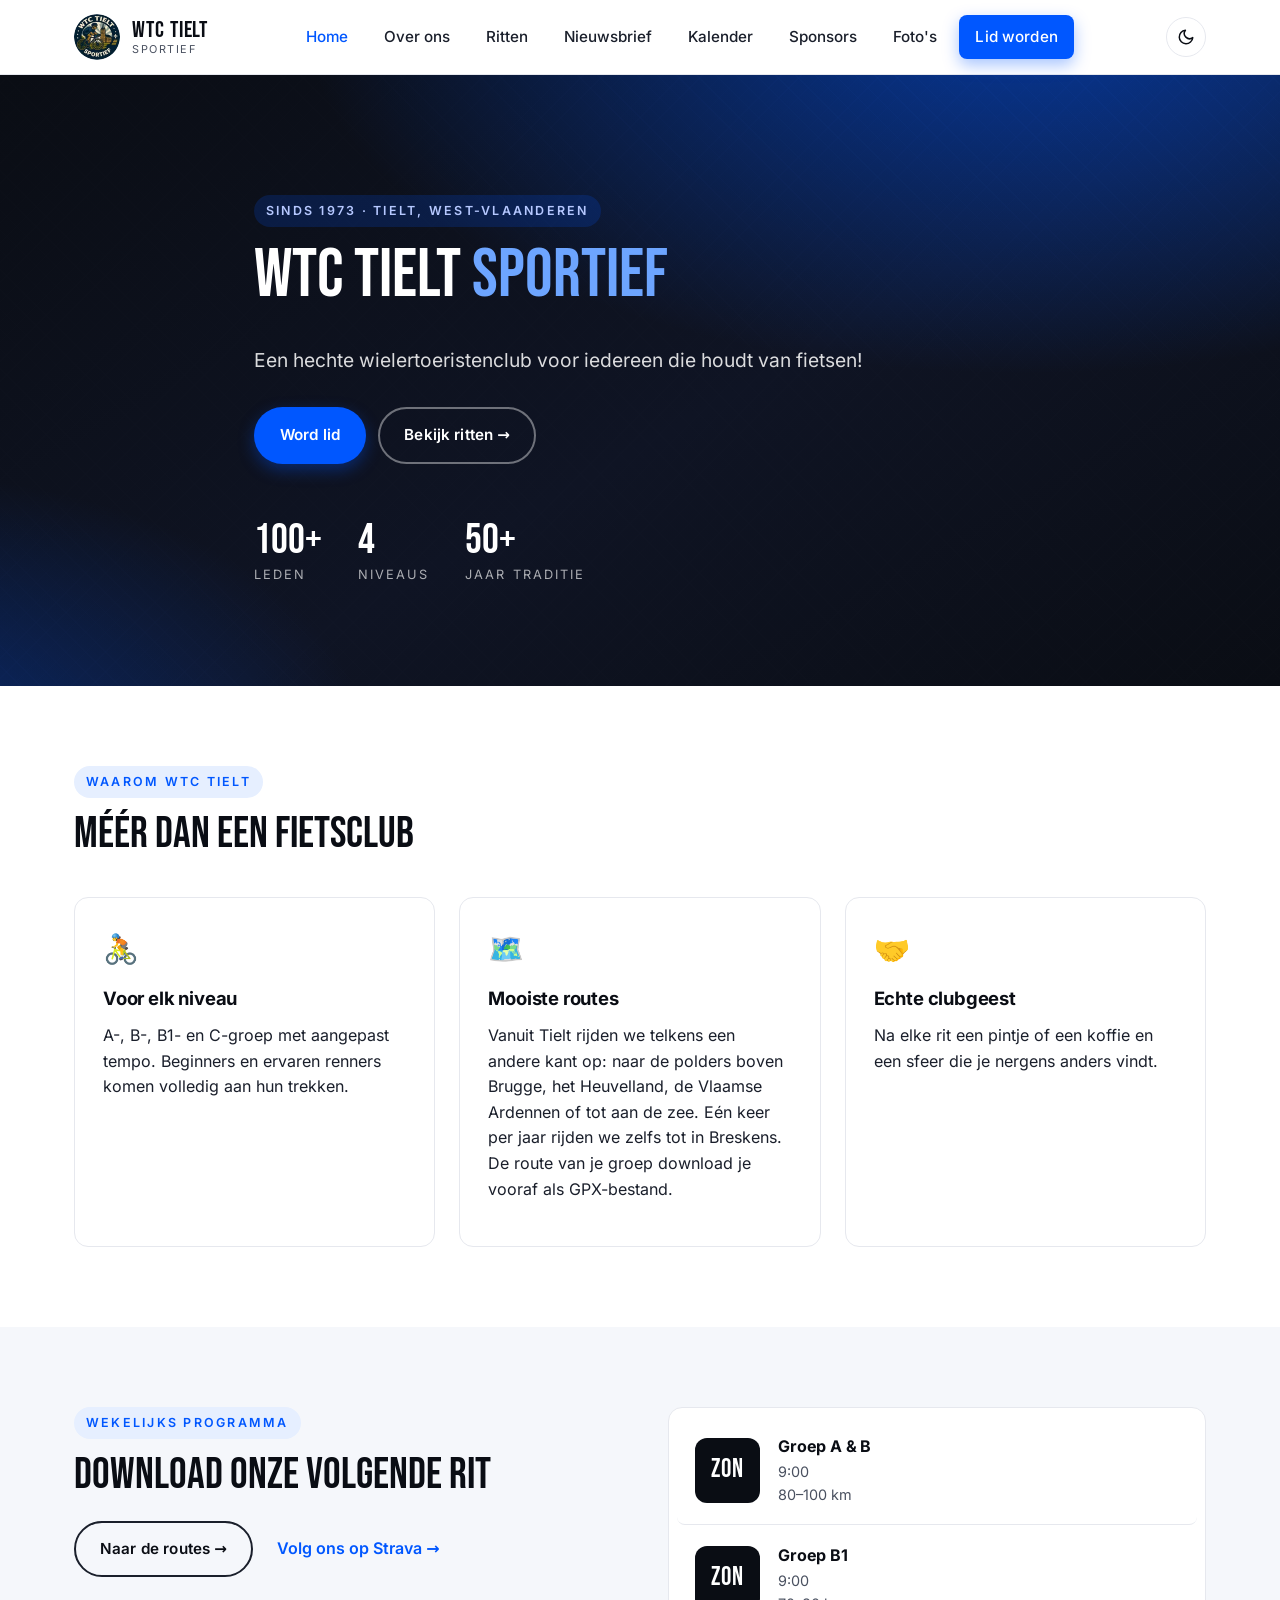
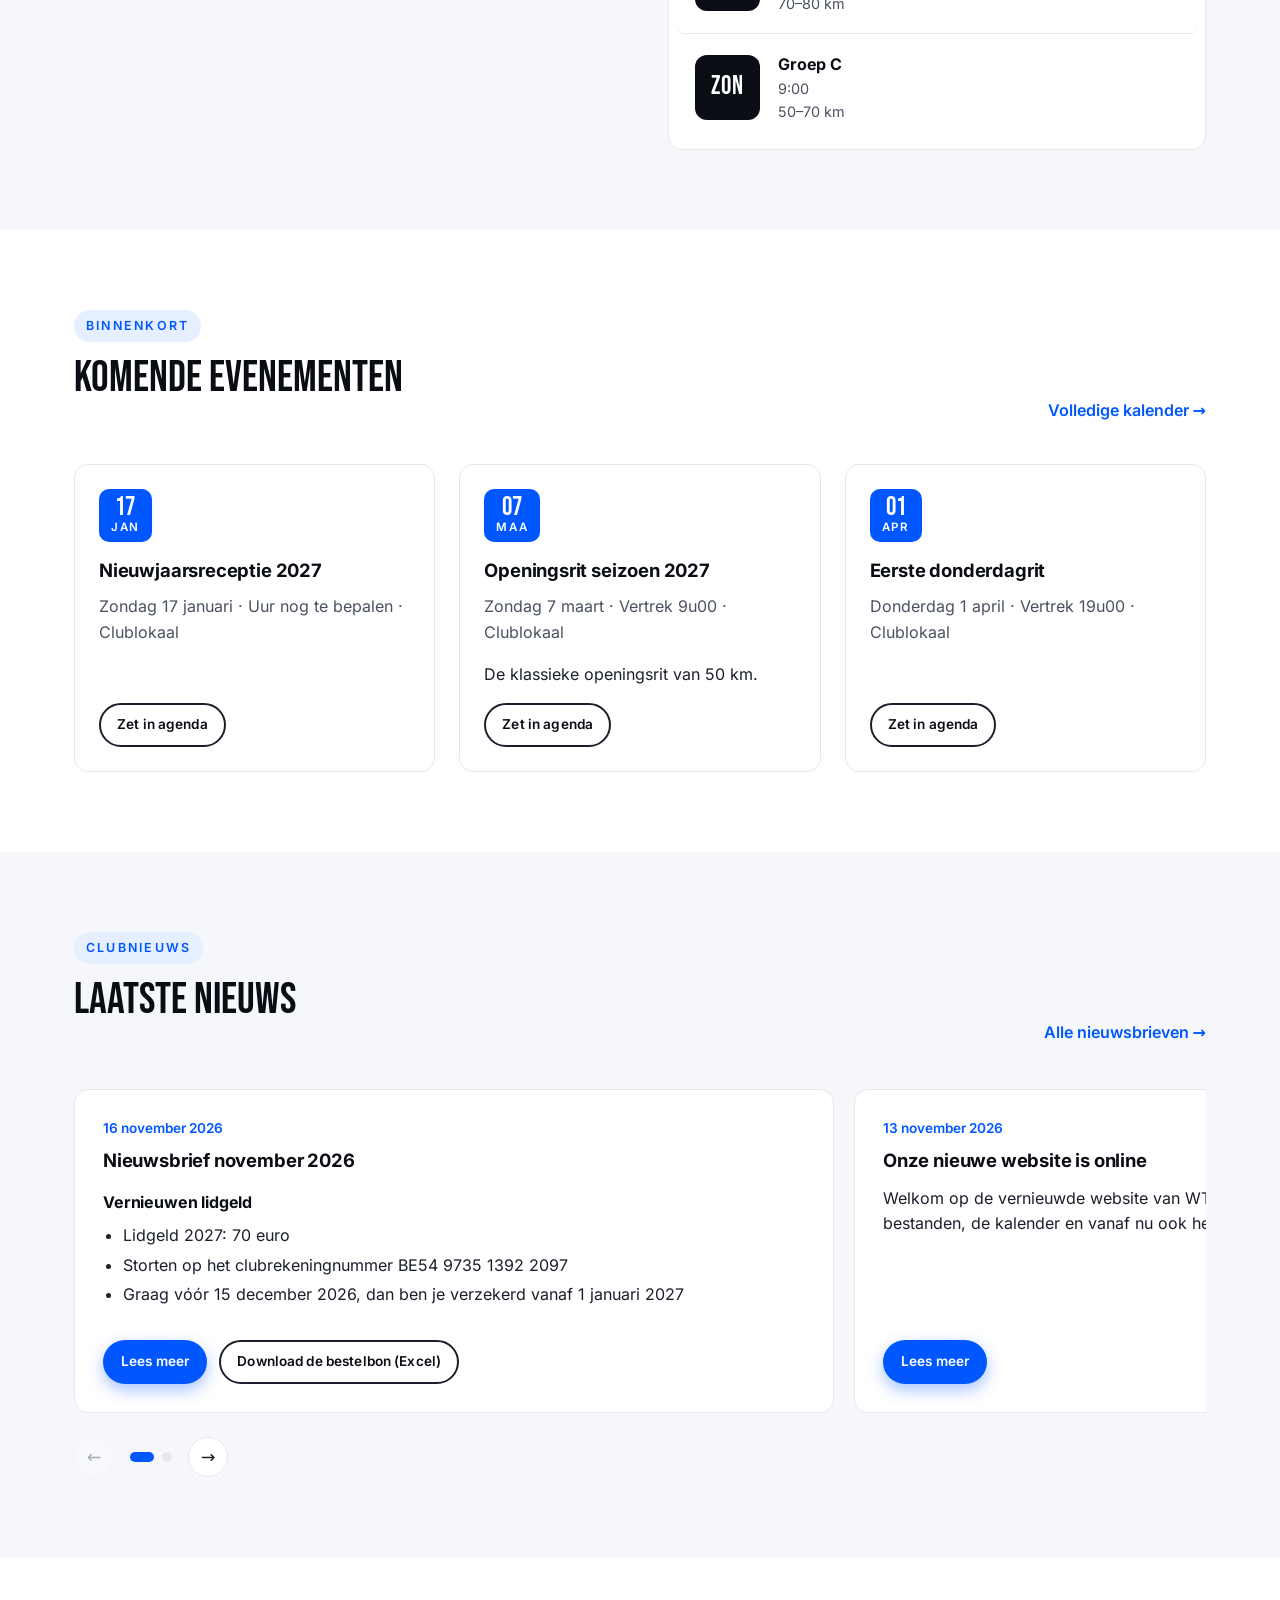
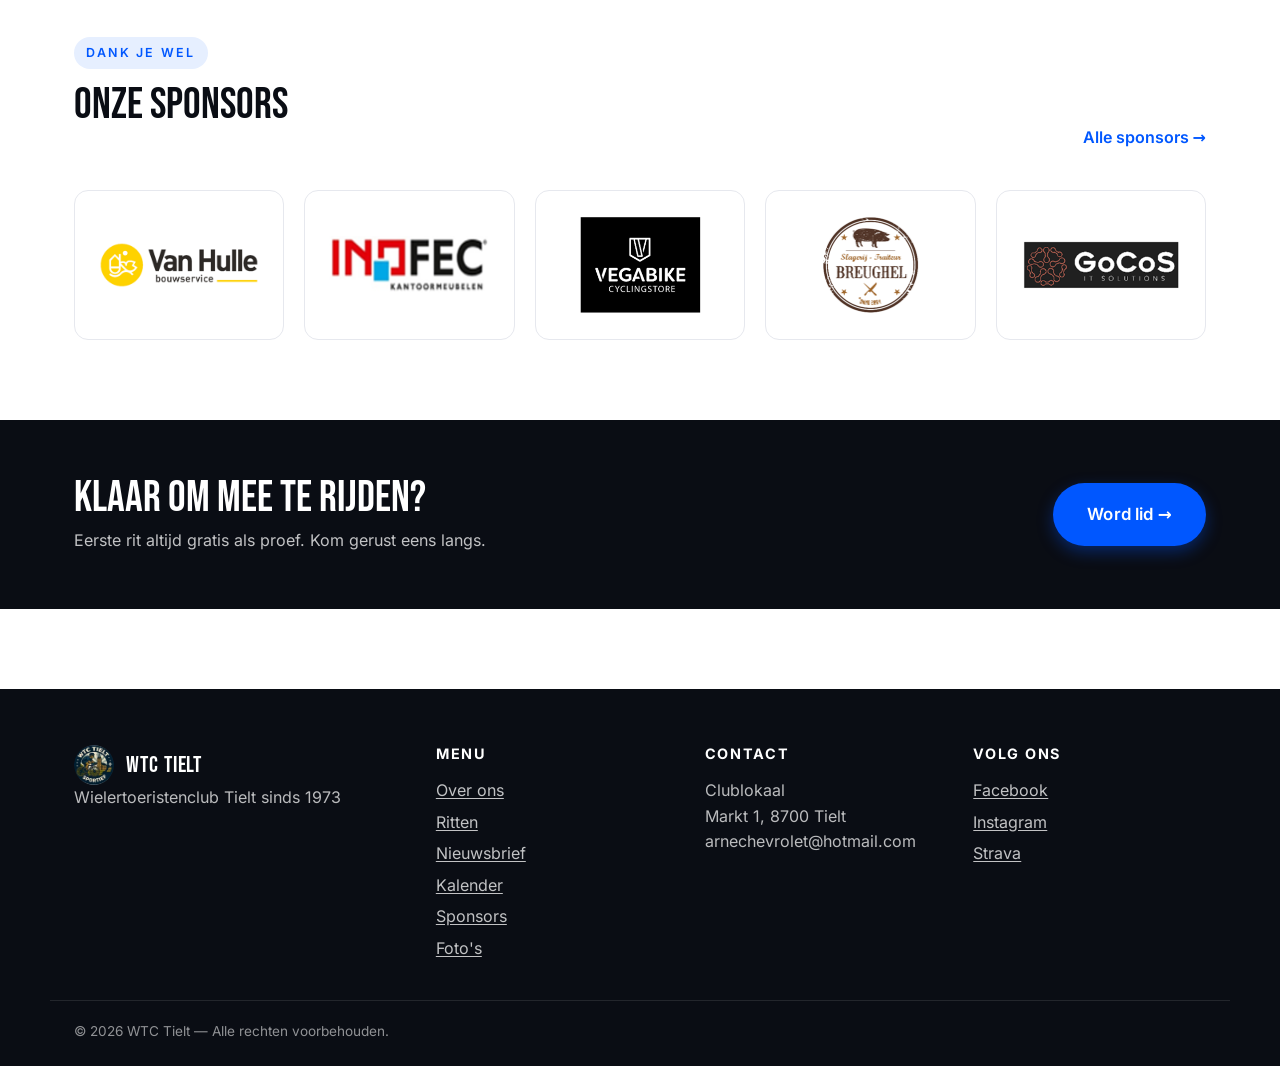
==== commit 0aa1edcb: "Voettekst: 'Wielertoeristenclub Tielt sinds 1973' Co-Authored-By: Claude Opus 5.5 <noreply@anthropic" ====
--- a/index.html
+++ b/index.html
@@ -23,7 +23,7 @@
   <meta property="og:image:height" content="630" />
   <meta name="twitter:card" content="summary_large_image" />
   <script>(function(){try{var t=localStorage.getItem('wtc-theme');}catch(e){}if(!t){t=window.matchMedia&&matchMedia('(prefers-color-scheme: dark)').matches?'dark':'light';}document.documentElement.setAttribute('data-theme',t);})();</script>
-  <link rel="stylesheet" href="styles.css?v=20261116b" />
+  <link rel="stylesheet" href="styles.css?v=20261116g" />
 </head>
 <body>
   <header class="site-header">
@@ -194,7 +194,7 @@
           <span class="brand-mark"><img src="club-logo-sm.webp" alt="" width="46" height="46" /></span>
           <span class="brand-text"><span class="brand-name">WTC Tielt</span></span>
         </div>
-        <p class="muted">Wielertoeristenclub Tielt vzw. Op de fiets sinds 1973.</p>
+        <p class="muted">Wielertoeristenclub Tielt sinds 1973</p>
       </div>
       <div>
         <h2 class="footer-title">Menu</h2>
@@ -224,9 +224,10 @@
     </div>
   </footer>
 
-  <script src="events.js?v=20261116b"></script>
-  <script src="newsletter.js?v=20261116b"></script>
-  <script src="sponsors.js?v=20261116b"></script>
-  <script src="script.js?v=20261116b"></script>
+  <script src="ics.js?v=20261116g"></script>
+  <script src="events.js?v=20261116g"></script>
+  <script src="newsletter.js?v=20261116g"></script>
+  <script src="sponsors.js?v=20261116g"></script>
+  <script src="script.js?v=20261116g"></script>
 </body>
 </html>
--- a/styles.css
+++ b/styles.css
@@ -509,6 +509,7 @@
 .route-map[hidden] { display: none; }
 .route-card { display: flex; flex-direction: column; align-items: flex-start; }
 .route-card .btn { margin-top: auto; }
+.route-lead { margin: -4px 0 16px; font-size: .9rem; font-weight: 600; color: var(--ink); }
 .ride-tabs { display: flex; flex-wrap: wrap; gap: 10px; margin-bottom: 20px; }
 .ride-tab { display: grid; justify-items: center; gap: 2px; min-width: 76px; padding: 10px 14px; border: 1.5px solid var(--line); border-radius: var(--radius-sm); background: var(--surface); color: var(--ink); font: inherit; cursor: pointer; transition: border-color .15s ease, background .15s ease, color .15s ease; }
 .ride-tab:hover { border-color: var(--blue); }
@@ -728,8 +729,13 @@
   .schedule-row { grid-template-columns: 1fr 1fr; font-size: .9rem; }
   .schedule-row.schedule-head { display: none; }
   .schedule-row > div::before {
-    content: attr(role);
-    /* Keeping accessibility but using CSS-only labels */
+    content: attr(data-label);
+    display: block;
+    font-size: .72rem;
+    font-weight: 600;
+    text-transform: uppercase;
+    letter-spacing: .06em;
+    color: var(--ink-2);
   }
   .gallery-grid { grid-template-columns: repeat(2, 1fr); grid-auto-rows: 160px; }
   .g-wide { grid-column: span 2; }
@@ -895,3 +901,16 @@
 :root[data-theme="dark"] .eyebrow { color: #9dbcff; }
 .sr-only { position: absolute; width: 1px; height: 1px; padding: 0; margin: -1px; overflow: hidden; clip: rect(0 0 0 0); white-space: nowrap; border: 0; }
 :root[data-theme="dark"] .badge-blue { color: #9dbcff; }
+
+/* Clubafspraken: de 10 geboden */
+.rules { list-style: none; margin: 0; padding: 0; display: grid; grid-template-columns: repeat(2, 1fr); gap: 16px; }
+.rule { display: flex; gap: 18px; align-items: flex-start; background: var(--surface); border: 1px solid var(--line); border-radius: var(--radius); padding: 20px 22px; }
+.rule-num { font-family: var(--display); font-size: 2.4rem; line-height: .9; color: var(--blue); min-width: 2ch; }
+.rule h3 { margin: 2px 0 4px; font-size: 1.02rem; }
+.rule p { margin: 0; color: var(--ink-2); font-size: .95rem; }
+@media (max-width: 700px) { .rules { grid-template-columns: 1fr; } }
+
+/* Abonneren op de clubkalender */
+.calendar-subscribe { display: flex; align-items: center; justify-content: space-between; gap: 20px 32px; flex-wrap: wrap; margin-top: 32px; padding: 24px 28px; border: 1px solid var(--line); border-radius: var(--radius); background: var(--bg-alt); }
+.calendar-subscribe h3 { margin: 0 0 6px; font-size: 1.05rem; }
+.calendar-subscribe p { margin: 0; max-width: 60ch; color: var(--ink-2); }
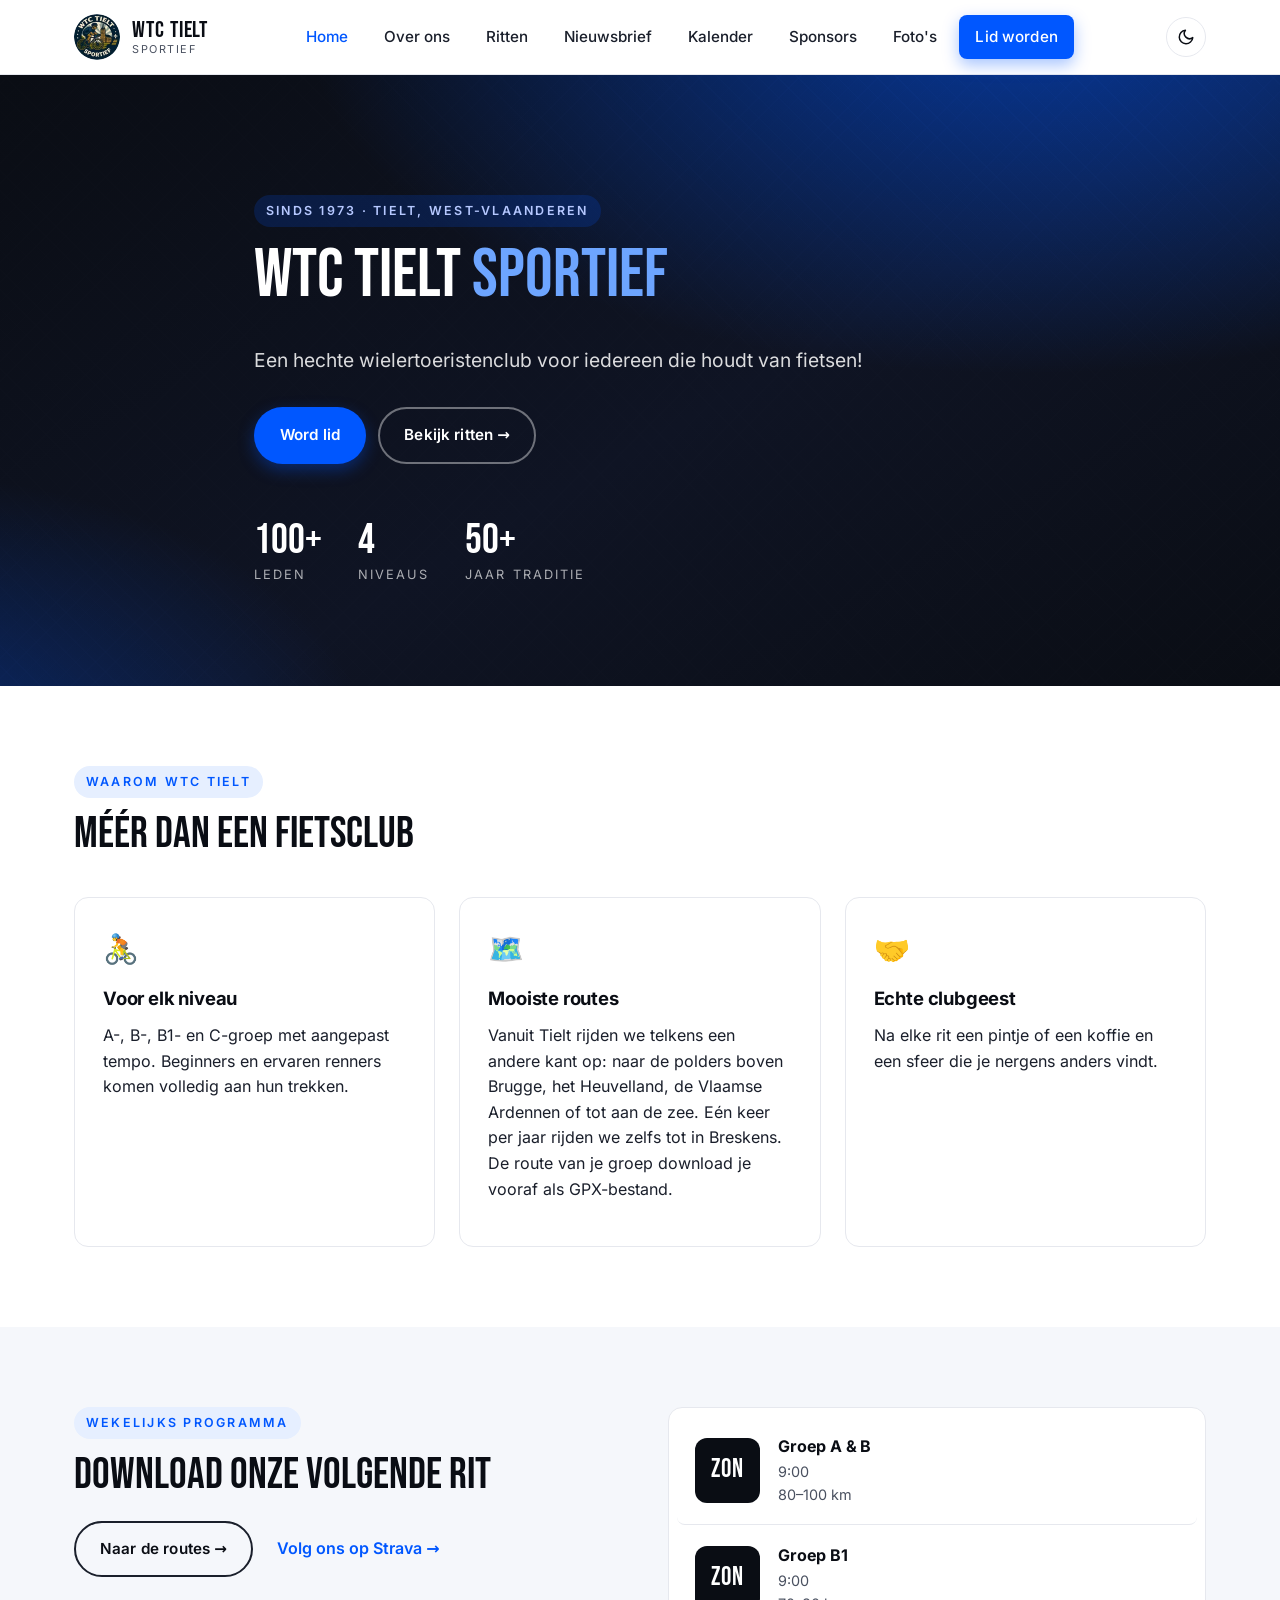
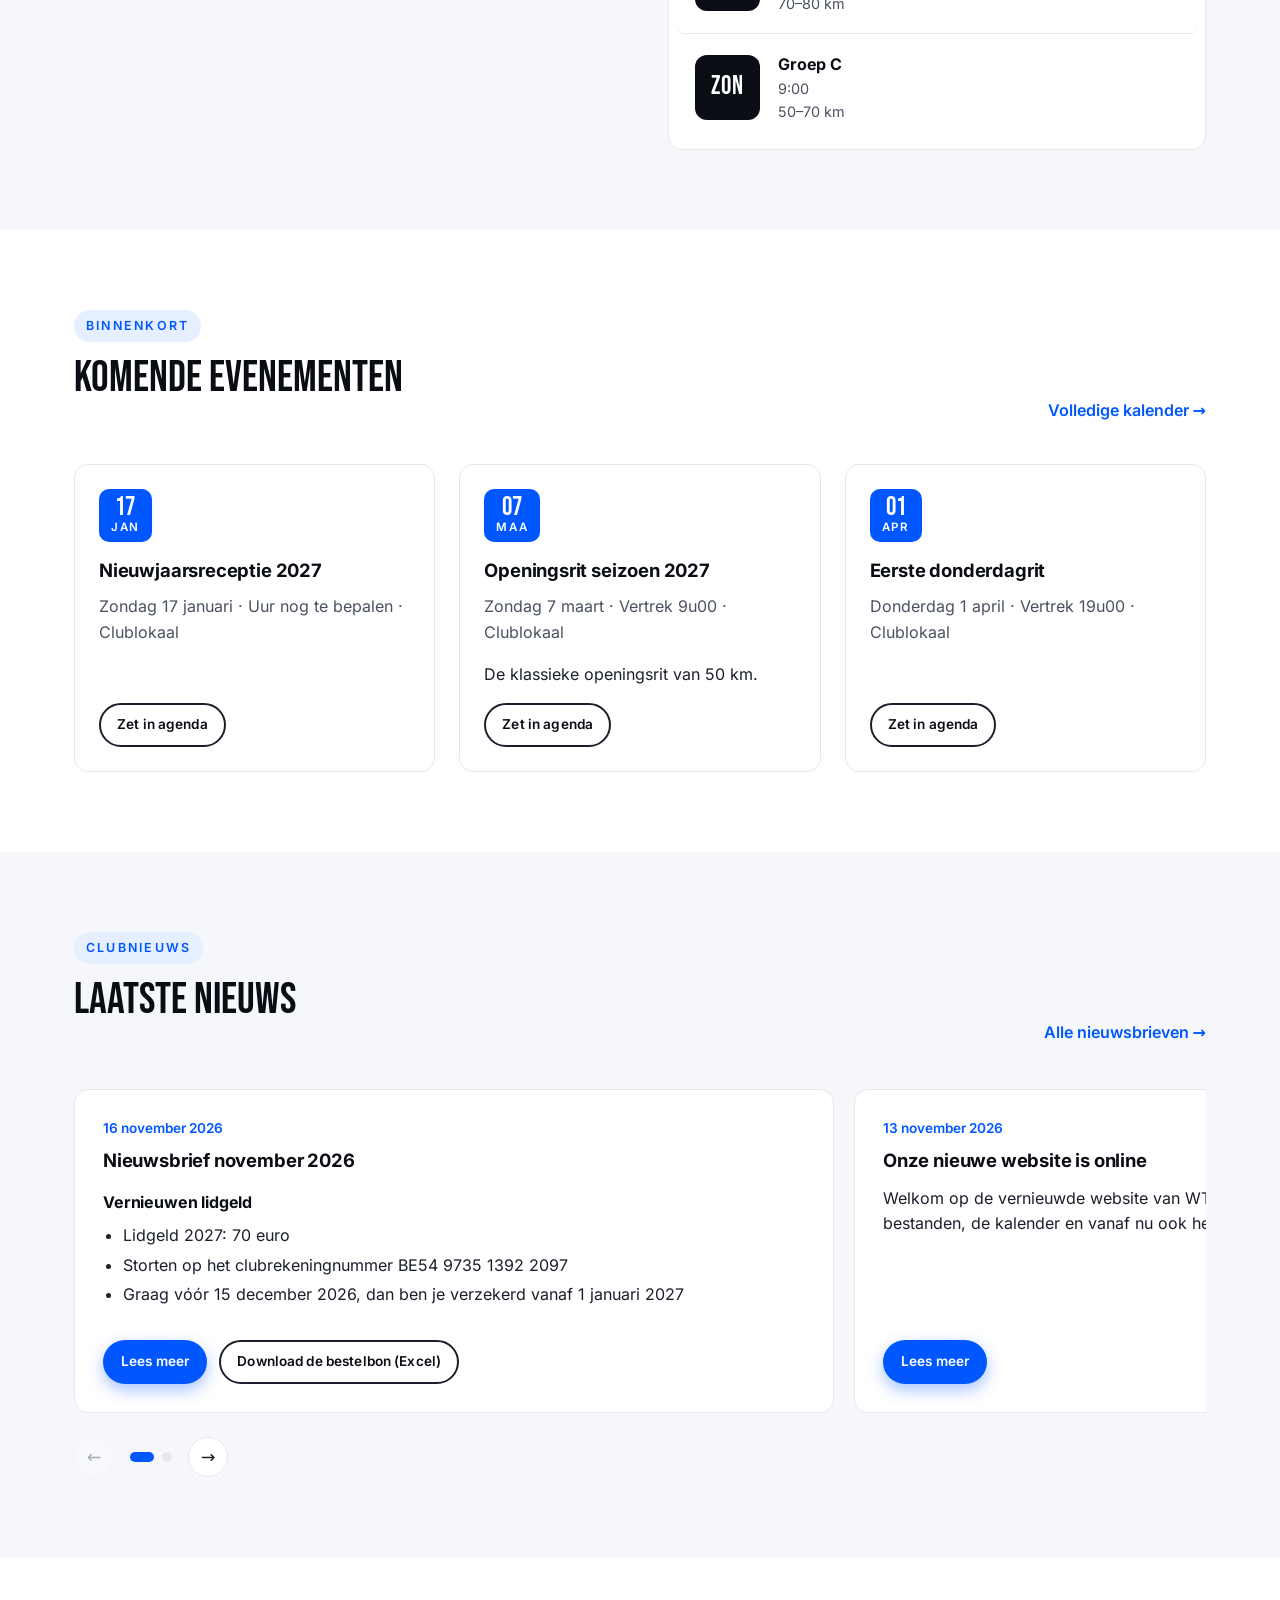
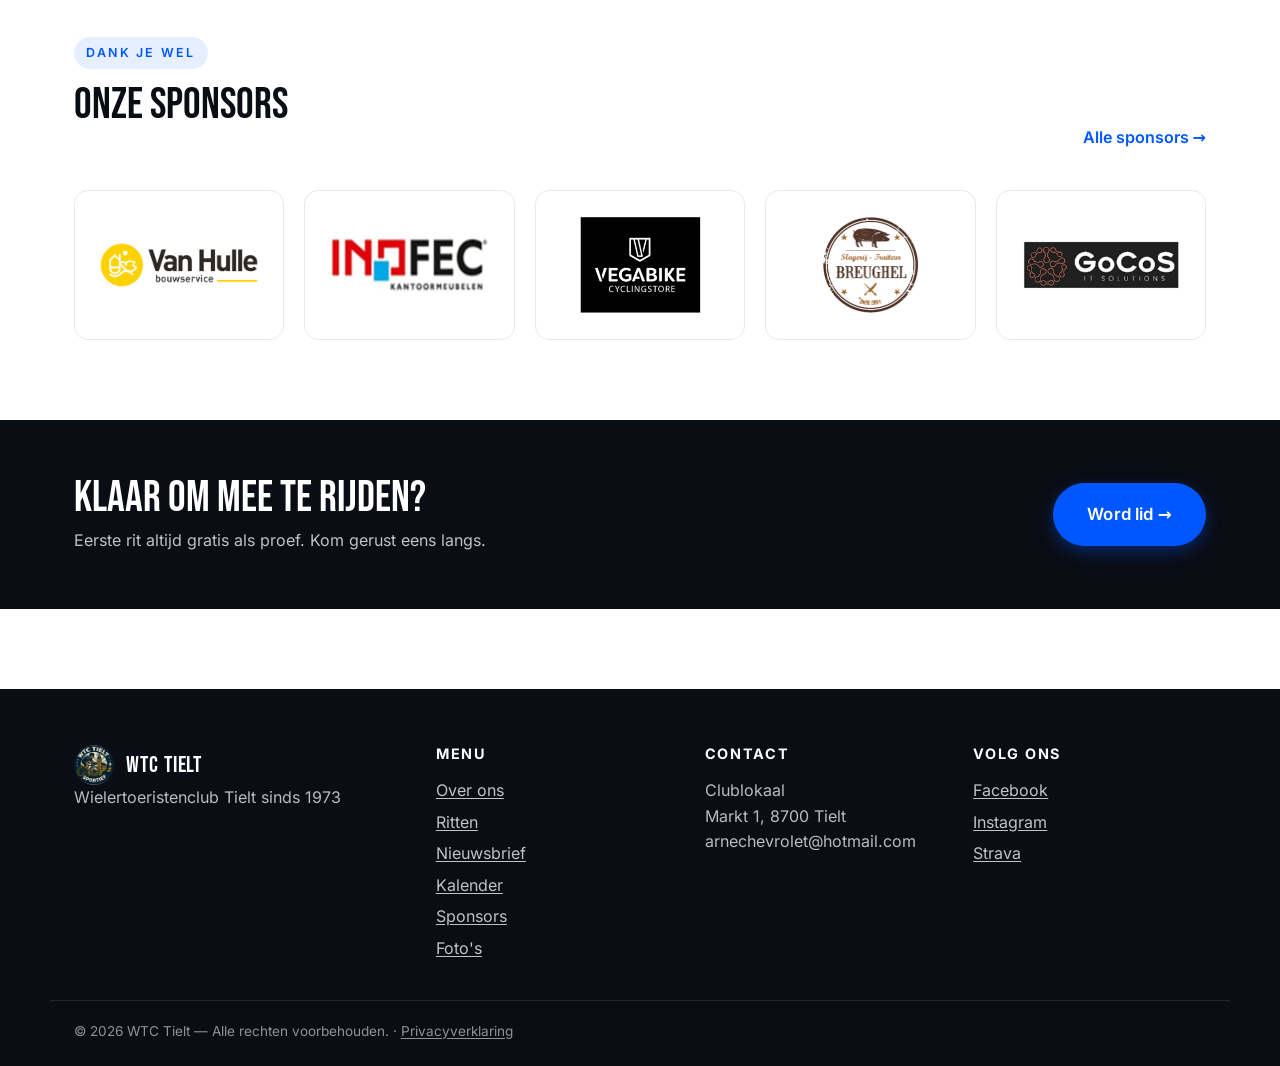
==== commit 93c261fb: "Privacyverklaring: nieuwe pagina, link in voettekst en bij het aanmeldformulier Co-Authored-By: Clau" ====
--- a/index.html
+++ b/index.html
@@ -23,7 +23,7 @@
   <meta property="og:image:height" content="630" />
   <meta name="twitter:card" content="summary_large_image" />
   <script>(function(){try{var t=localStorage.getItem('wtc-theme');}catch(e){}if(!t){t=window.matchMedia&&matchMedia('(prefers-color-scheme: dark)').matches?'dark':'light';}document.documentElement.setAttribute('data-theme',t);})();</script>
-  <link rel="stylesheet" href="styles.css?v=20261116g" />
+  <link rel="stylesheet" href="styles.css?v=20261116h" />
 </head>
 <body>
   <header class="site-header">
@@ -220,14 +220,14 @@
       </div>
     </div>
     <div class="container footer-bottom">
-      <p>© <span id="year"></span> WTC Tielt — Alle rechten voorbehouden.</p>
+      <p>© <span id="year"></span> WTC Tielt — Alle rechten voorbehouden. · <a href="privacy.html">Privacyverklaring</a></p>
     </div>
   </footer>
 
-  <script src="ics.js?v=20261116g"></script>
-  <script src="events.js?v=20261116g"></script>
-  <script src="newsletter.js?v=20261116g"></script>
-  <script src="sponsors.js?v=20261116g"></script>
-  <script src="script.js?v=20261116g"></script>
+  <script src="ics.js?v=20261116h"></script>
+  <script src="events.js?v=20261116h"></script>
+  <script src="newsletter.js?v=20261116h"></script>
+  <script src="sponsors.js?v=20261116h"></script>
+  <script src="script.js?v=20261116h"></script>
 </body>
 </html>
--- a/styles.css
+++ b/styles.css
@@ -914,3 +914,11 @@
 .calendar-subscribe { display: flex; align-items: center; justify-content: space-between; gap: 20px 32px; flex-wrap: wrap; margin-top: 32px; padding: 24px 28px; border: 1px solid var(--line); border-radius: var(--radius); background: var(--bg-alt); }
 .calendar-subscribe h3 { margin: 0 0 6px; font-size: 1.05rem; }
 .calendar-subscribe p { margin: 0; max-width: 60ch; color: var(--ink-2); }
+
+/* Lopende tekst (privacyverklaring) */
+.prose { max-width: 760px; }
+.prose h2 { font-size: 1.5rem; margin: 36px 0 10px; }
+.prose p, .prose li { color: var(--ink); line-height: 1.7; }
+.prose ul { padding-left: 22px; margin: 0 0 16px; }
+.prose li { margin-bottom: 6px; }
+.footer-bottom a { color: inherit; text-decoration: underline; text-underline-offset: 2px; }
